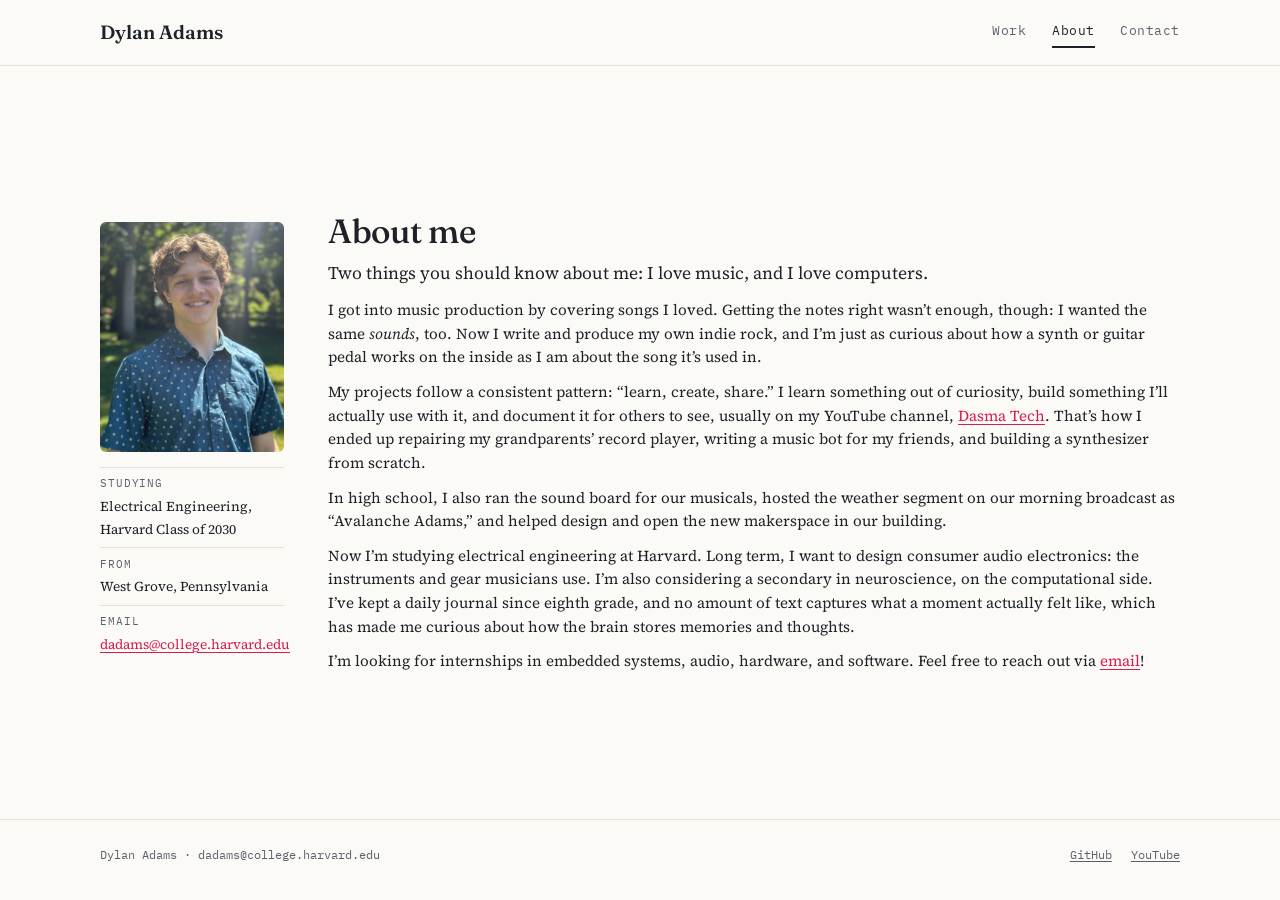
==== about.html @ 14efa6bd "Add files via upload" ====
<!doctype html>
<html lang="en">
<head>
  <meta charset="utf-8">
  <meta name="viewport" content="width=device-width, initial-scale=1">
  <title>About — Dylan Adams</title>
  <meta name="description" content="About Dylan Adams: electrical engineering student at Harvard, musician, and builder.">
  <link rel="preconnect" href="https://fonts.googleapis.com">
  <link rel="preconnect" href="https://fonts.gstatic.com" crossorigin>
  <link href="https://fonts.googleapis.com/css2?family=Fraunces:ital,opsz,wght@0,9..144,400;0,9..144,500;0,9..144,600;1,9..144,400&family=IBM+Plex+Mono:wght@400;500&family=Source+Serif+4:ital,opsz,wght@0,8..60,400;0,8..60,600;1,8..60,400&display=swap" rel="stylesheet">
  <link rel="icon" href="favicon.ico" sizes="any">
  <link rel="icon" type="image/png" href="images/favicon-32.png" sizes="32x32">
  <link rel="apple-touch-icon" href="images/apple-touch-icon.png">
  <link rel="stylesheet" href="css/style.css">
</head>
<body class="theme-pink about-page">

<header class="site-header">
  <div class="wrap">
    <a class="wordmark" href="index.html">Dylan Adams</a>
    <nav class="nav" aria-label="Main">
      <a href="index.html">Work</a>
      <a href="about.html" aria-current="page">About</a>
      <a href="mailto:dadams@college.harvard.edu">Contact</a>
    </nav>
  </div>
</header>

<main class="about-one">
  <div class="wrap about">
    <aside>
      <img class="portrait" src="images/portrait.jpg" alt="Dylan Adams">
      <dl class="facts">
        <div><dt>Studying</dt><dd>Electrical Engineering, <br>Harvard Class of 2030</dd></div>
        <div><dt>From</dt><dd>West Grove, Pennsylvania</dd></div>
        <div><dt>Email</dt><dd><a href="mailto:dadams@college.harvard.edu">dadams@college.harvard.edu</a></dd></div>
      </dl>
    </aside>

    <div class="about-text">
      <h1>About me</h1>
      <p class="about-lead">Two things you should know about me: I love music, and I love computers.</p>

      <p>I got into music production by covering songs I loved. Getting the notes right wasn’t enough, though: I wanted the same <em>sounds</em>, too. Now I write and produce my own indie rock, and I’m just as curious about how a synth or guitar pedal works on the inside as I am about the song it’s used in.</p>

      <p>My projects follow a consistent pattern: “learn, create, share.” I learn something out of curiosity, build something I’ll actually use with it, and document it for others to see, usually on my YouTube channel, <a href="https://www.youtube.com/@dasma-tech">Dasma Tech</a>. That’s how I ended up repairing my grandparents’ record player, writing a music bot for my friends, and building a synthesizer from scratch.</p>

      <p>In high school, I also ran the sound board for our musicals, hosted the weather segment on our morning broadcast as “Avalanche Adams,” and helped design and open the new makerspace in our building.</p>

      <p>Now I’m studying electrical engineering at Harvard. Long term, I want to design consumer audio electronics: the instruments and gear musicians use. I’m also considering a secondary in neuroscience, on the computational side. I’ve kept a daily journal since eighth grade, and no amount of text captures what a moment actually felt like, which has made me curious about how the brain stores memories and thoughts.</p>

      <p>I’m looking for internships in embedded systems, audio, hardware, and software. Feel free to reach out via <a href="mailto:dadams@college.harvard.edu">email</a>!</p>
    </div>
  </div>
</main>

<footer class="site-footer">
  <div class="wrap">
    <span>Dylan Adams · dadams@college.harvard.edu</span>
    <span class="links"><a href="https://github.com/DylAdams">GitHub</a><a href="https://www.youtube.com/@dasma-tech">YouTube</a></span>
  </div>
</footer>

<script>
// On the live site, clicking a video thumbnail plays it in place.
// Opened as a local file, YouTube refuses embeds, so the link just opens YouTube.
if (location.protocol.startsWith("http")) {
  document.querySelectorAll("a.yt").forEach(function (a) {
    a.addEventListener("click", function (e) {
      e.preventDefault();
      var box = document.createElement("div");
      box.className = "yt";
      var f = document.createElement("iframe");
      f.src = "https://www.youtube.com/embed/" + a.dataset.id + "?autoplay=1";
      f.allow = "autoplay; encrypted-media; picture-in-picture; fullscreen";
      f.allowFullscreen = true;
      f.referrerPolicy = "strict-origin-when-cross-origin";
      f.title = a.getAttribute("aria-label") || "YouTube video";
      box.appendChild(f);
      a.replaceWith(box);
    });
  });
}
</script>
</body>
</html>
---- css/style.css ----
/* ==========================================================
   Dylan Adams — portfolio
   Light theme. Neutral ink + navy on the main pages;
   each project page gets its own accent color.
   ========================================================== */

:root {
  --paper: #fbfaf7;
  --card: #ffffff;
  --tint: #f1efe9;
  --ink: #1e2228;
  --ink-soft: #5b616b;
  --rule: #e3e0d8;
  --accent: #3b3fb6;          /* indigo: main pages */
  --accent-ink: #3b3fb6;      /* darker shade used for text and links */
  --accent-tint: #ebebfa;
  --on-accent: #ffffff;       /* text color on a solid accent fill */
  --todo-bg: #fff3a6;
  --todo-ink: #5a4a00;

  --serif-display: "Fraunces", Georgia, "Times New Roman", serif;
  --serif-body: "Source Serif 4", Georgia, "Times New Roman", serif;
  --mono: "IBM Plex Mono", ui-monospace, Consolas, monospace;

  --measure: 40rem;
  --wide: 62rem;
}

/* Per-project accents (set on <body>) — loosely matched to each project */
.p-cesyl   { --accent: #FF6978; --accent-ink: #d51b50; --accent-tint: #feeaf3; }   /* violet, like the purple PCBs */
.p-bobbert { --accent: #5865f2; --accent-ink: #3b44c4; --accent-tint: #eceefe; }   /* Discord blurple */
.p-record  { --accent: #FFC600; --accent-ink: #ba5e08; --accent-tint: #fff1dc; --on-accent: #3a2800; }   /* soft record-label gold */
.p-maker   { --accent: #10b981; --accent-ink: #047857; --accent-tint: #e3f8ef; }   /* emerald */
.p-linux   { --accent: #1793d1; --accent-ink: #0f6a9a; --accent-tint: #e3f3fb; }   /* Arch blue */

*, *::before, *::after { box-sizing: border-box; }
html { -webkit-text-size-adjust: 100%; scroll-behavior: smooth; }

body {
  margin: 0;
  background: var(--paper);
  color: var(--ink);
  font-family: var(--serif-body);
  font-size: 1.125rem;
  line-height: 1.7;
}

img, iframe { max-width: 100%; display: block; }
a { color: var(--accent-ink); text-underline-offset: 0.2em; text-decoration-thickness: 1px; }
a:hover { text-decoration-thickness: 2px; }

.wrap { max-width: var(--wide); margin: 0 auto; padding: 0 1.25rem; }
.measure { max-width: var(--measure); }

/* ---------- header / nav ---------- */

.site-header { border-bottom: 1px solid var(--rule); background: var(--paper); }
.site-header .wrap {
  display: flex; align-items: center; justify-content: space-between;
  gap: 1rem; flex-wrap: wrap; padding-top: 1rem; padding-bottom: 1rem;
}
.wordmark {
  font-family: var(--serif-display); font-weight: 600; font-size: 1.2rem;
  color: var(--ink); text-decoration: none;
}
.nav { display: flex; gap: 1.6rem; }
.nav a {
  font-family: var(--mono); font-size: 0.82rem; letter-spacing: 0.04em;
  color: var(--ink-soft); text-decoration: none; padding: 0.2rem 0;
  border-bottom: 2px solid transparent;
}
.nav a:hover { color: var(--ink); }
.nav a[aria-current="page"] { color: var(--ink); border-bottom-color: var(--ink); }

/* ---------- type ---------- */

h1, h2, h3 { font-family: var(--serif-display); font-weight: 500; line-height: 1.2; margin: 0; letter-spacing: -0.01em; }
h1 { font-size: clamp(2.1rem, 5vw, 3rem); }
h2 { font-size: clamp(1.5rem, 3vw, 1.9rem); }
h3 { font-size: 1.3rem; font-weight: 600; margin: 2.6rem 0 0.5rem; }
p { margin: 0 0 1.15rem; }
.lede { font-size: 1.25rem; line-height: 1.6; color: var(--ink-soft); }
.label {
  font-family: var(--mono); font-size: 0.75rem; letter-spacing: 0.08em;
  text-transform: uppercase; color: var(--ink-soft); margin: 0 0 0.6rem;
}
.small { font-size: 0.95rem; color: var(--ink-soft); }

mark.todo {
  background: var(--todo-bg); color: var(--todo-ink);
  padding: 0 0.25em; border-radius: 2px;
  font-family: var(--mono); font-size: 0.82em;
}

/* ---------- home ---------- */

.intro { padding: 4.5rem 0 3rem; }
.intro h1 { margin-bottom: 1rem; }
.intro .lede { max-width: 36rem; margin: 0; }

.work { padding: 1rem 0 4rem; }
.work-head { display: flex; justify-content: space-between; align-items: baseline; margin-bottom: 1.2rem; }

.cards { display: grid; grid-template-columns: repeat(2, 1fr); gap: 1.25rem; }
.card {
  display: flex; flex-direction: column;
  background: var(--card); border: 1px solid var(--rule); border-radius: 6px;
  overflow: hidden; text-decoration: none; color: var(--ink);
  transition: border-color 0.15s, transform 0.15s;
}
.card:hover { border-color: var(--accent); transform: translateY(-2px); }
.card-art {
  aspect-ratio: 2.4 / 1; background: var(--accent-tint);
  display: grid; place-items: center; overflow: hidden;
}
.card-art img { width: 100%; height: 100%; object-fit: cover; }
.card-art .glyph {
  font-family: var(--serif-display); font-size: 3.4rem; font-weight: 500;
  color: var(--accent); opacity: 0.85; letter-spacing: -0.02em;
}
.card-body { padding: 1.1rem 1.25rem 1.3rem; }
.card-body h2 { font-size: 1.35rem; margin-bottom: 0.3rem; }
.card-body p { font-size: 1rem; color: var(--ink-soft); margin: 0 0 0.7rem; line-height: 1.55; }
.card-meta { font-family: var(--mono); font-size: 0.74rem; color: var(--ink-soft); letter-spacing: 0.03em; }
.card.featured { grid-column: 1 / -1; flex-direction: row; }
.card.featured .card-art { flex: 1.3; aspect-ratio: auto; min-height: 20rem; }
.card.featured .card-body { flex: 1; padding: 2rem; align-self: center; }
.card.featured h2 { font-size: 1.9rem; }

/* ---------- about ---------- */

.page-head { padding: 4rem 0 2rem; }
.about { display: grid; grid-template-columns: 15rem 1fr; gap: 3.5rem; padding-bottom: 4rem; align-items: start; }
.photo-slot {
  aspect-ratio: 4 / 5; border: 1.5px dashed var(--rule); border-radius: 6px;
  background: var(--tint); display: grid; place-items: center; text-align: center;
  padding: 1rem; font-family: var(--mono); font-size: 0.75rem; color: var(--ink-soft);
}
.facts { margin: 1.5rem 0 0; font-size: 0.95rem; }
.facts div { padding: 0.6rem 0; border-top: 1px solid var(--rule); }
.facts dt { font-family: var(--mono); font-size: 0.7rem; letter-spacing: 0.08em; text-transform: uppercase; color: var(--ink-soft); }
.facts dd { margin: 0.1rem 0 0; }

/* ---------- project pages ---------- */

.crumb { padding-top: 1.4rem; font-family: var(--mono); font-size: 0.82rem; }
.crumb a { color: var(--ink-soft); text-decoration: none; }
.crumb a:hover { color: var(--accent); }

.band { background: var(--accent-tint); border-bottom: 1px solid var(--rule); margin-top: 1.2rem; }
.band .wrap { padding-top: 2.6rem; padding-bottom: 2.2rem; }
.band .label { color: var(--accent); }
.band h1 { margin-bottom: 0.7rem; }
.band .lede { max-width: 38rem; margin-bottom: 1.6rem; }
.facts-row {
  display: flex; flex-wrap: wrap; gap: 0.6rem 2.2rem; margin: 0;
  font-size: 0.95rem;
}
.facts-row dt { font-family: var(--mono); font-size: 0.68rem; letter-spacing: 0.08em; text-transform: uppercase; color: var(--ink-soft); }
.facts-row dd { margin: 0.05rem 0 0; }

.article { padding: 2.8rem 0 3rem; }
.article .measure > h3:first-child { margin-top: 0; }
.article ul, .article ol { padding-left: 1.2rem; }
.article li { margin-bottom: 0.45rem; }

figure { margin: 2rem 0; }
figure img { width: 100%; height: auto; border-radius: 6px; background: var(--tint); }
figcaption { font-family: var(--mono); font-size: 0.74rem; color: var(--ink-soft); margin-top: 0.5rem; }
.wide-fig { max-width: 52rem; }
.hero-fig img { aspect-ratio: 16 / 9; object-fit: cover; }
.pair, .trio { display: grid; gap: 1rem; }
.pair { grid-template-columns: 1fr 1fr; }
.trio { grid-template-columns: repeat(3, 1fr); }
.pair figure, .trio figure { margin: 0; }
.trio img { aspect-ratio: 3 / 4; object-fit: cover; }
.pair img { aspect-ratio: 4 / 3; object-fit: cover; }
.pair img.contain { object-fit: contain; background: #fff; border: 1px solid var(--rule); }
.figs { margin: 2rem 0; }

.video { aspect-ratio: 16 / 9; width: 100%; border: 0; border-radius: 6px; background: var(--tint); }
.chapters { list-style: none; padding: 0 !important; margin: 0.6rem 0 0; columns: 2; column-gap: 2rem; font-size: 0.95rem; }
.chapters li { break-inside: avoid; margin: 0 0 0.25rem; }
.chapters a { font-family: var(--mono); font-size: 0.8rem; margin-right: 0.5rem; }

/* signal-flow figure (CESyL) */
.flow { display: grid; grid-template-columns: repeat(4, 1fr); gap: 0.6rem; margin: 2rem 0 0.4rem; }
.flow div {
  background: var(--card); border: 1px solid var(--rule); border-top: 3px solid var(--accent);
  border-radius: 4px; padding: 0.8rem 0.85rem; font-size: 0.88rem; line-height: 1.45; color: var(--ink-soft);
}
.flow b { display: block; font-family: var(--serif-display); font-size: 1rem; color: var(--ink); margin-bottom: 0.2rem; }

.callout {
  background: var(--accent-tint); border-left: 3px solid var(--accent);
  padding: 1rem 1.2rem; border-radius: 0 4px 4px 0; margin: 1.8rem 0; font-size: 1.02rem;
}
.callout p:last-child { margin-bottom: 0; }

/* prev / next */
.pager { border-top: 1px solid var(--rule); padding: 2rem 0 3rem; }
.pager .wrap { display: grid; grid-template-columns: 1fr 1fr; gap: 1rem; }
.pager a {
  display: block; border: 1px solid var(--rule); border-radius: 6px; background: var(--card);
  padding: 1rem 1.2rem; text-decoration: none; color: var(--ink);
}
.pager a:hover { border-color: var(--ink-soft); }
.pager .label { margin-bottom: 0.2rem; }
.pager .t { font-family: var(--serif-display); font-size: 1.15rem; }
.pager .next { text-align: right; grid-column: 2; }

/* ---------- footer ---------- */

.site-footer { border-top: 1px solid var(--rule); }
.site-footer .wrap {
  display: flex; justify-content: space-between; gap: 1rem; flex-wrap: wrap;
  padding-top: 1.5rem; padding-bottom: 2.2rem;
  font-family: var(--mono); font-size: 0.78rem; color: var(--ink-soft);
}
.site-footer a { color: var(--ink-soft); }
.site-footer .links { display: flex; gap: 1.2rem; }

/* ---------- responsive ---------- */

@media (max-width: 820px) {
  .cards { grid-template-columns: 1fr; }
  .card.featured { flex-direction: column; }
  .card.featured .card-art { min-height: 0; aspect-ratio: 16 / 9; }
  .card.featured .card-body { padding: 1.2rem 1.25rem 1.4rem; }
  .about { grid-template-columns: 1fr; gap: 2rem; }
  .about aside { max-width: 16rem; }
  .flow { grid-template-columns: 1fr 1fr; }
}
@media (max-width: 520px) {
  body { font-size: 1.05rem; }
  .intro { padding: 3rem 0 2rem; }
  .trio { grid-template-columns: 1fr 1fr; }
  .pair { grid-template-columns: 1fr; }
  .chapters { columns: 1; }
  .pager .wrap { grid-template-columns: 1fr; }
  .pager .next { grid-column: 1; }
  .nav { gap: 1.1rem; }
}

/* ---------- project pages: one centered column, text and images share a width ---------- */
.crumb.wrap, .band .wrap, .article .wrap, .pager .wrap { max-width: 48rem; }
.article .measure, .article figure, .article .wide-fig { max-width: none; }
.article p, .article li { max-width: none; }
.band .lede { max-width: none; }

/* YouTube: thumbnail that opens the video (embeds fail on local file:// pages) */
.yt { position: relative; display: block; aspect-ratio: 16 / 9; border-radius: 6px; overflow: hidden; background: #111; }
.yt img { width: 100%; height: 100%; object-fit: cover; border-radius: 0; opacity: 0.92; transition: opacity 0.15s; }
.yt:hover img { opacity: 1; }
.yt-play {
  position: absolute; left: 50%; top: 50%; transform: translate(-50%, -50%);
  background: rgba(0,0,0,0.75); color: #fff; font-family: var(--mono); font-size: 0.85rem;
  padding: 0.6rem 1rem; border-radius: 4px; white-space: nowrap;
}
.yt iframe { width: 100%; height: 100%; border: 0; }
.yt + .chapters { margin-top: 1rem; }


/* ---------- punchier color treatment ---------- */
.card { border-top: 4px solid var(--accent); }
.card-art { background: var(--accent); }
.card-art .glyph { color: var(--on-accent); opacity: 1; }
.card:hover { border-color: var(--accent); }
.card:hover h2 { color: var(--accent-ink); }

.band { background: var(--accent); border-bottom: 0; }
.band, .band h1 { color: var(--on-accent); }
.band .label, .band .lede, .band .facts-row dt { color: var(--on-accent); opacity: 0.85; }
.band .facts-row dd { color: var(--on-accent); }
.band a { color: var(--on-accent); text-decoration-thickness: 1px; }

.article h3 { color: var(--accent-ink); }
.crumb a:hover { color: var(--accent-ink); }
.pager a:hover { border-color: var(--accent); }
.callout { background: var(--accent-tint); border-left-color: var(--accent); }
.chapters a { color: var(--accent-ink); }

/* system diagram boxes (CESyL) */
.flow { grid-template-columns: repeat(4, 1fr); gap: 0.7rem; margin: 1.8rem 0 2rem; }
.flow div { display: flex; flex-direction: column; border-top: 4px solid var(--accent); font-size: 0.86rem; color: var(--ink-soft); padding: 0.85rem 0.9rem 0.8rem; }
.flow b { color: var(--accent-ink); font-size: 1.02rem; }
.flow .link {
  margin-top: auto; padding-top: 0.7rem; font-family: var(--mono); font-size: 0.7rem;
  color: var(--ink); letter-spacing: 0.02em;
}
@media (max-width: 820px) { .flow { grid-template-columns: 1fr 1fr; } }
@media (max-width: 520px) { .flow { grid-template-columns: 1fr; } }

/* small spec table used on project pages */
.spec { width: 100%; border-collapse: collapse; font-size: 0.95rem; margin: 1.2rem 0 1.6rem; }
.spec th, .spec td { text-align: left; vertical-align: top; padding: 0.5rem 0.6rem 0.5rem 0; border-bottom: 1px solid var(--rule); }
.spec th { font-family: var(--mono); font-size: 0.72rem; letter-spacing: 0.05em; text-transform: uppercase; color: var(--ink-soft); font-weight: 500; white-space: nowrap; width: 9.5rem; }
code { font-family: var(--mono); font-size: 0.85em; background: var(--tint); padding: 0.05em 0.3em; border-radius: 3px; }

/* card text: push the tech line to the bottom so all cards line up */
.card-body { flex: 1; display: flex; flex-direction: column; }
.card-body .card-meta { margin-top: auto; padding-top: 0.2rem; }
.card.featured .card-body { display: flex; }

/* about-page portrait */
.portrait { width: 100%; aspect-ratio: 4 / 5; object-fit: cover; border-radius: 6px; display: block; }
.pair.tall img { aspect-ratio: 3 / 4; }

/* home hero: mini bio with portrait and buttons */
.hero { display: grid; grid-template-columns: 15rem 1fr; gap: 2.75rem; align-items: center; }
.hero-photo { width: 100%; aspect-ratio: 4 / 5; object-fit: cover; border-radius: 8px; display: block;
  box-shadow: 0 1px 0 var(--rule), 0 12px 30px -18px rgba(30, 30, 60, 0.45); }
.intro .hero .lede { max-width: 38rem; margin-bottom: 1.6rem; }
.buttons { display: flex; flex-wrap: wrap; gap: 0.6rem; }
.btn { display: inline-block; font-family: "IBM Plex Mono", ui-monospace, monospace; font-size: 0.85rem; font-weight: 500;
  padding: 0.6rem 1rem; border-radius: 6px; border: 1.5px solid var(--accent); color: var(--accent-ink);
  text-decoration: none; background: transparent; transition: background 0.15s, color 0.15s; }
.btn:hover { background: var(--accent-tint); }
.btn.primary { background: var(--accent); color: #fff; }
.btn.primary:hover { background: var(--accent-ink); border-color: var(--accent-ink); }
.section-title { font-size: 1.6rem; margin: 0 0 1.4rem; }
@media (max-width: 720px) {
  .hero { grid-template-columns: 1fr; gap: 1.5rem; }
  .hero-photo { width: 11rem; }
}

/* two photos side by side at the same height: a landscape (4:3) next to a portrait (3:4) */
.pair.mixed { grid-template-columns: 16fr 9fr; }
.pair.mixed img { aspect-ratio: auto; }

/* the home page's pink, also used on the About page */
.theme-pink { --accent: #FF6978; --accent-ink: #d51b50; --accent-tint: #feeaf3; }

/* About page as a one-pager: everything fits on one screen on a typical
   laptop, vertically centered between the header and footer. */
.about-one { min-height: calc(100vh - 66px - 81px); min-height: calc(100svh - 66px - 81px);
  display: flex; align-items: center; padding: 1.25rem 0; }
.about-one .wrap.about { max-width: 70rem; grid-template-columns: 11.5rem 1fr; gap: 2.75rem;
  padding-bottom: 0; align-items: center; width: 100%; }
/* header and footer match the wider content on this page so the edges line up */
.about-page .site-header .wrap, .about-page .site-footer .wrap { max-width: 70rem; }
.about-one .facts { margin-top: 0.9rem; font-size: 0.85rem; }
.about-one .facts div { padding: 0.4rem 0; }
.about-text { font-size: 0.95rem; line-height: 1.55; }
.about-text h1 { font-size: 2.1rem; margin: 0 0 0.5rem; }
.about-text p { margin: 0 0 0.7rem; }
.about-text p:last-child { margin-bottom: 0; }
.about-text .about-lead { font-size: 1.1rem; }
@media (max-width: 820px) {
  .about-one { min-height: 0; display: block; }
  .about-one .wrap.about { grid-template-columns: 1fr; gap: 1.5rem; }
  .about-one aside { max-width: 15rem; }
}
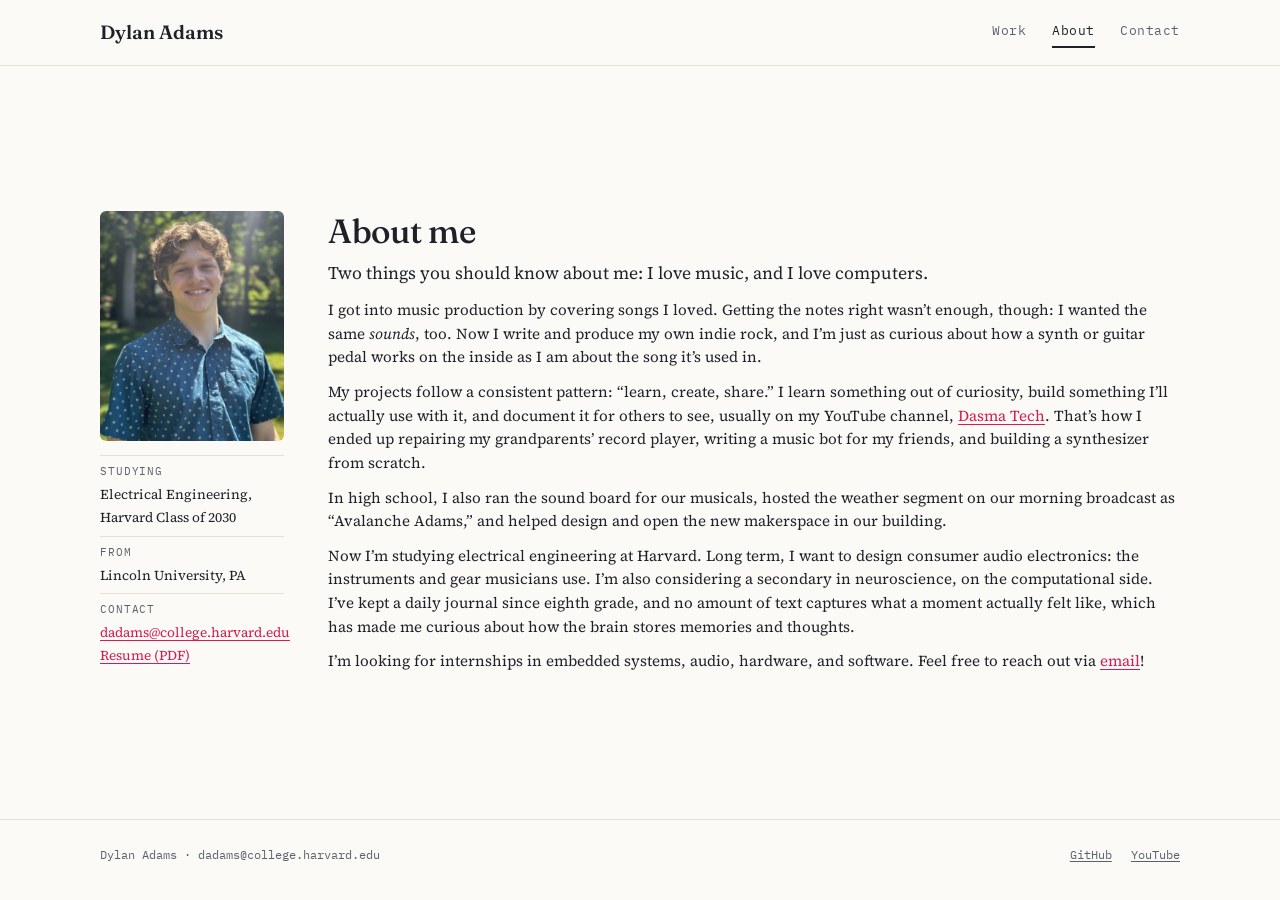
==== commit f3f49986: "Small fixes Adjusted YouTube video player functionality; added photos and more information to the re" ====
--- a/about.html
+++ b/about.html
@@ -32,8 +32,8 @@
       <img class="portrait" src="images/portrait.jpg" alt="Dylan Adams">
       <dl class="facts">
         <div><dt>Studying</dt><dd>Electrical Engineering, <br>Harvard Class of 2030</dd></div>
-        <div><dt>From</dt><dd>West Grove, Pennsylvania</dd></div>
-        <div><dt>Email</dt><dd><a href="mailto:dadams@college.harvard.edu">dadams@college.harvard.edu</a></dd></div>
+        <div><dt>From</dt><dd>Lincoln University, PA</dd></div>
+        <div><dt>Contact</dt><dd><a href="mailto:dadams@college.harvard.edu">dadams@college.harvard.edu</a><br><a href="Dylan-Adams-Resume.pdf" download>Resume (PDF)</a></dd></div>
       </dl>
     </aside>
 
--- a/css/style.css
+++ b/css/style.css
@@ -248,15 +248,20 @@
 .article p, .article li { max-width: none; }
 .band .lede { max-width: none; }
 
-/* YouTube: thumbnail that opens the video (embeds fail on local file:// pages) */
+/* YouTube: thumbnail that turns into the real player when clicked (on local file:// pages it opens YouTube instead) */
 .yt { position: relative; display: block; aspect-ratio: 16 / 9; border-radius: 6px; overflow: hidden; background: #111; }
-.yt img { width: 100%; height: 100%; object-fit: cover; border-radius: 0; opacity: 0.92; transition: opacity 0.15s; }
-.yt:hover img { opacity: 1; }
+.yt img { width: 100%; height: 100%; object-fit: cover; border-radius: 0; }
+/* play button in YouTube's style: rounded red pill with a white triangle */
 .yt-play {
   position: absolute; left: 50%; top: 50%; transform: translate(-50%, -50%);
-  background: rgba(0,0,0,0.75); color: #fff; font-family: var(--mono); font-size: 0.85rem;
-  padding: 0.6rem 1rem; border-radius: 4px; white-space: nowrap;
-}
+  width: 68px; height: 48px; border-radius: 14px; background: rgba(33,33,33,0.8);
+  transition: background 0.15s;
+}
+.yt-play::before {
+  content: ""; position: absolute; left: 50%; top: 50%; transform: translate(-40%, -50%);
+  border-style: solid; border-width: 11px 0 11px 19px; border-color: transparent transparent transparent #fff;
+}
+.yt:hover .yt-play, .yt:focus-visible .yt-play { background: #ff0033; }
 .yt iframe { width: 100%; height: 100%; border: 0; }
 .yt + .chapters { margin-top: 1rem; }
 
@@ -351,3 +356,10 @@
   .about-one .wrap.about { grid-template-columns: 1fr; gap: 1.5rem; }
   .about-one aside { max-width: 15rem; }
 }
+
+/* pull quote (makerspace page) */
+.article blockquote.pull { margin: 2rem 0; padding: 0.2rem 0 0.2rem 1.25rem; border-left: 3px solid var(--accent); }
+.article blockquote.pull p { font-family: var(--serif-display, inherit); font-size: 1.15rem; font-style: italic; line-height: 1.5; margin: 0 0 0.5rem; }
+.article blockquote.pull .cite { font-family: var(--mono); font-style: normal; font-size: 0.78rem; color: var(--ink-soft); margin: 0; }
+.article .photo-credit { font-family: var(--mono); font-size: 0.72rem; color: var(--ink-soft); margin: -0.6rem 0 1.5rem; }
+
